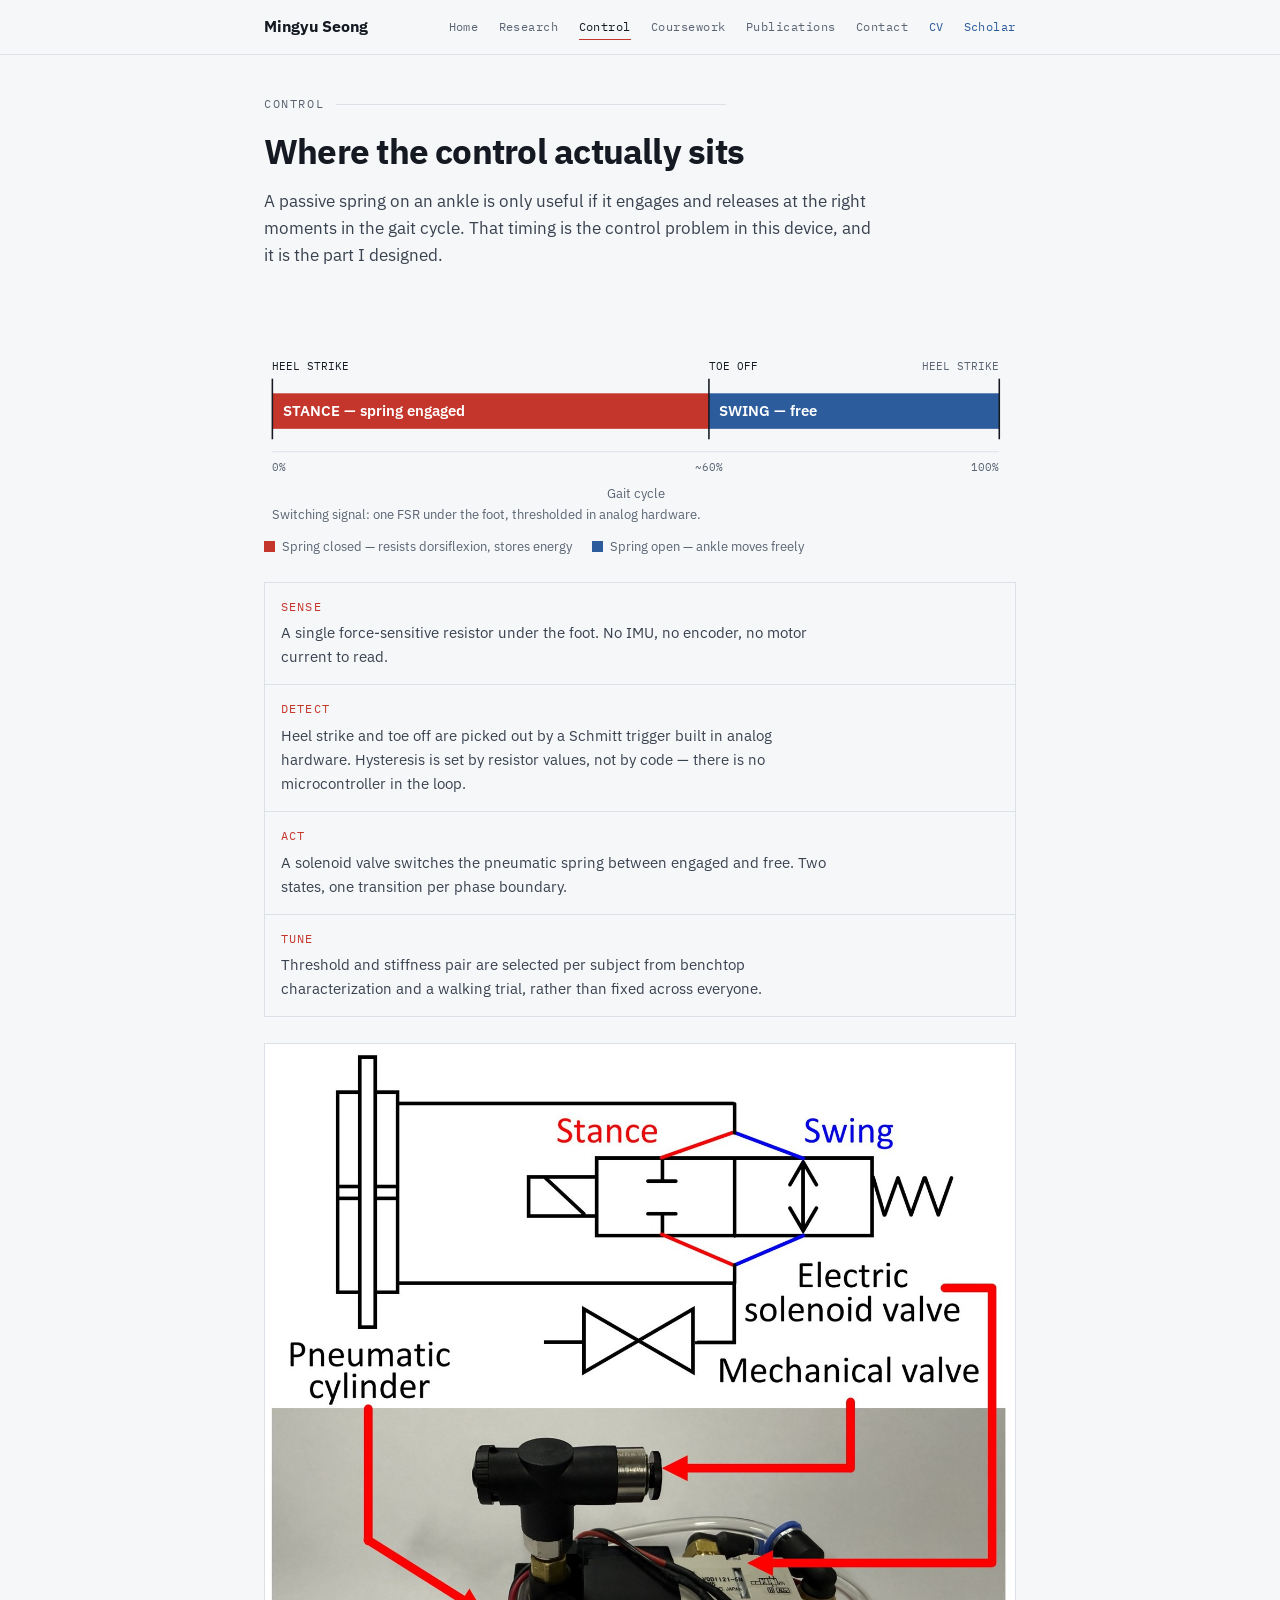
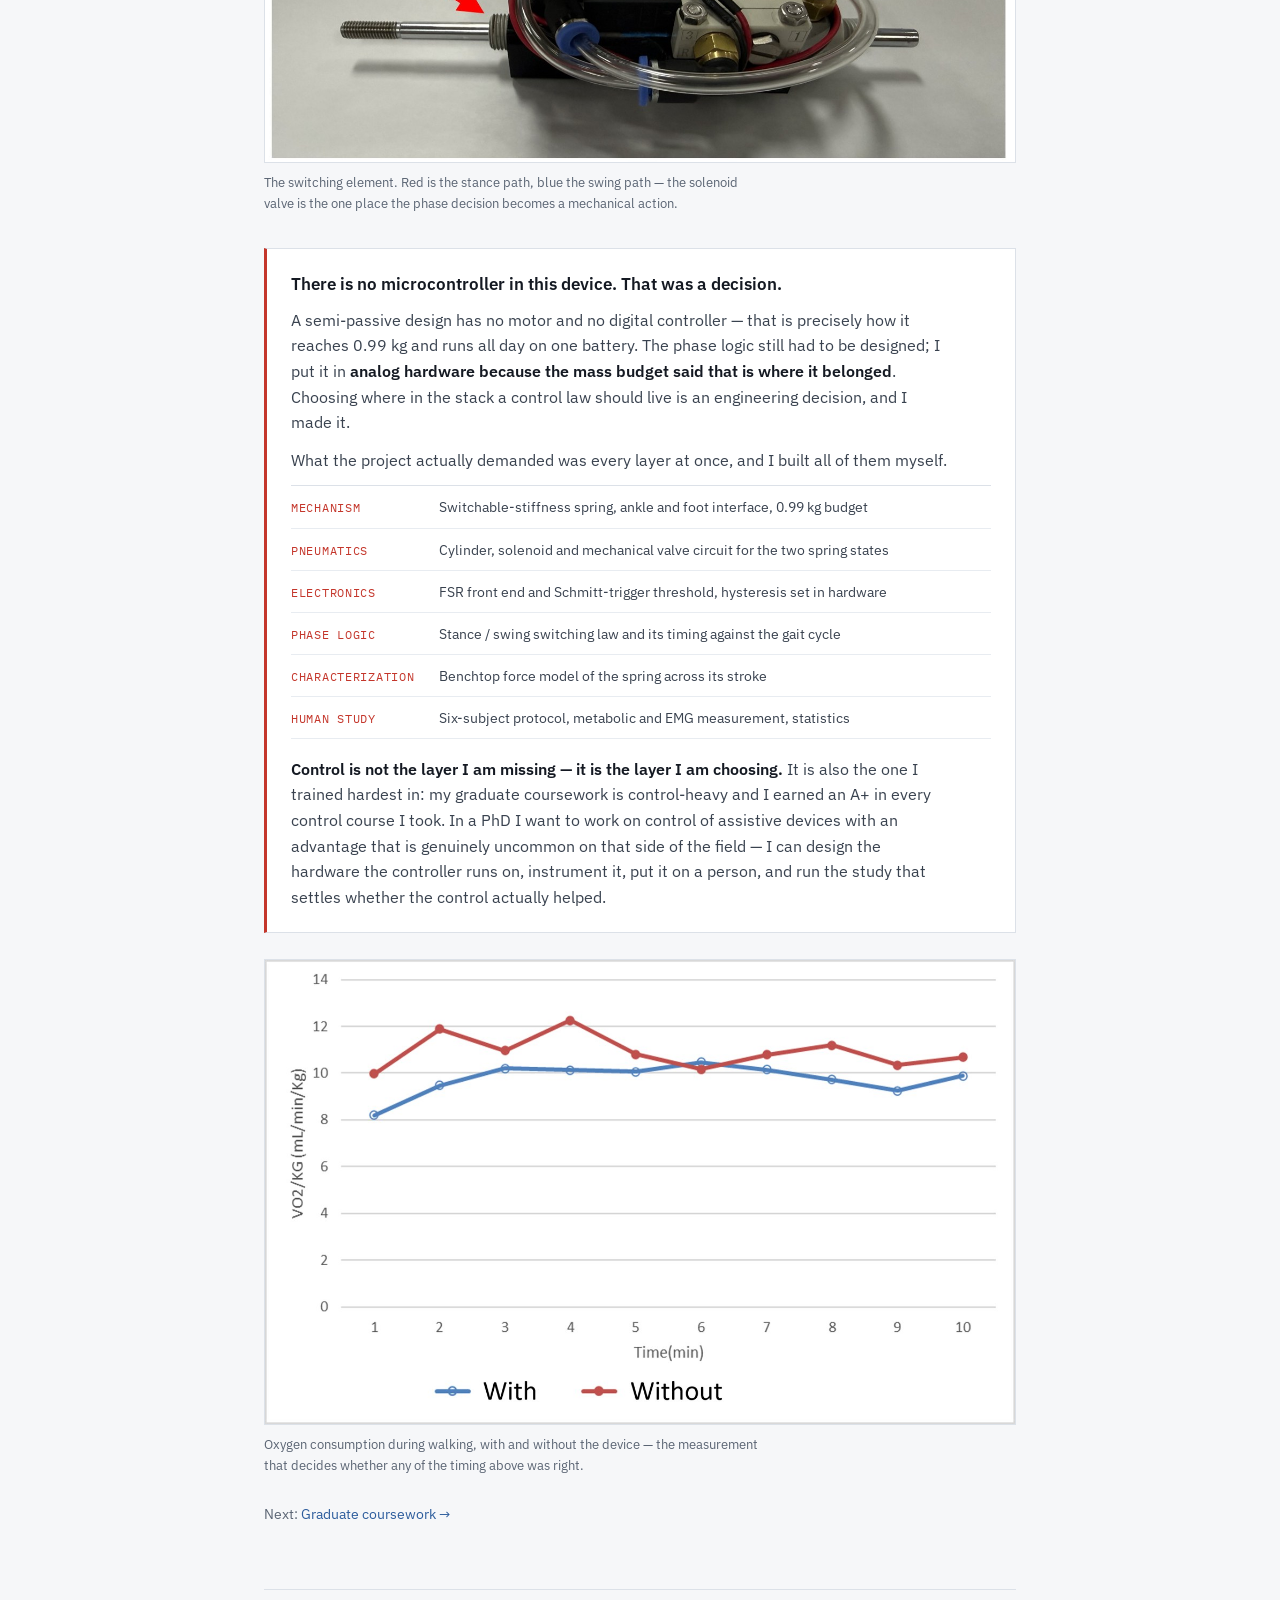
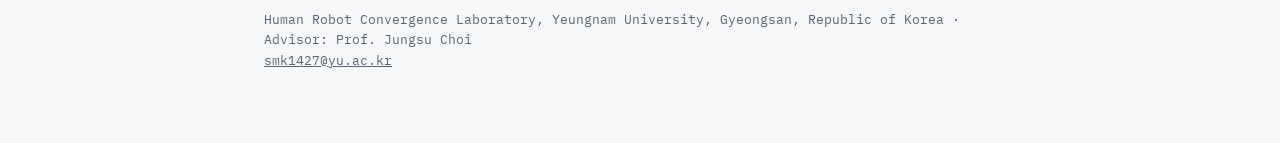
==== control.html @ 6eb28aa2 "Add files via upload" ====
<!DOCTYPE html>
<html lang="en">
<head>
<meta charset="utf-8">
<meta name="viewport" content="width=device-width, initial-scale=1">
<title>Control &mdash; Mingyu Seong</title>
<meta name="description" content="Gait-phase switching control of a semi-passive ankle exoskeleton: FSR sensing, Schmitt-trigger phase detection in analog hardware, and why the control law lives there.">
<link rel="preconnect" href="https://fonts.googleapis.com">
<link rel="preconnect" href="https://fonts.gstatic.com" crossorigin>
<link rel="stylesheet" href="https://fonts.googleapis.com/css2?family=IBM+Plex+Mono:wght@400;500&family=IBM+Plex+Sans:wght@400;500;600;700&display=swap">
<link rel="stylesheet" href="style.css">
</head>
<body>

<div class="ribbon">
  <div class="ribbon-inner">
    <a class="brand" href="index.html">Mingyu Seong</a>
    <nav class="topnav" aria-label="Main">
      <a href="index.html">Home</a>
      <a href="research.html">Research</a>
      <a href="control.html" aria-current="page">Control</a>
      <a href="coursework.html">Coursework</a>
      <a href="publications.html">Publications</a>
      <a href="contact.html">Contact</a>
      <a class="ext" href="cv.pdf">CV</a>
      <a class="ext" href="https://scholar.google.com/citations?user=W0oG6YsAAAAJ">Scholar</a>
    </nav>
  </div>
</div>

<div class="wrap">

  <header class="pagehead">
    <p class="eyebrow">Control</p>
    <h1>Where the control actually sits</h1>
    <p class="lede">
      A passive spring on an ankle is only useful if it engages and releases at the right
      moments in the gait cycle. That timing is the control problem in this device, and it is
      the part I designed.
    </p>
  </header>

  <section>
    <div class="gait">
      <svg viewBox="0 0 720 178" role="img" aria-label="Gait cycle timeline: stance phase from 0 to 60 percent with the spring engaged, swing phase from 60 to 100 percent with the ankle free. Heel strike at 0 percent and toe off at 60 percent are the two switching events.">
        <!-- phase bars -->
        <rect x="8" y="52" width="418" height="34" fill="var(--stance)"></rect>
        <rect x="426" y="52" width="278" height="34" fill="var(--swing)"></rect>

        <text x="18" y="74" fill="#FFFFFF" font-family="IBM Plex Sans, sans-serif" font-size="14" font-weight="600">STANCE &mdash; spring engaged</text>
        <text x="436" y="74" fill="#FFFFFF" font-family="IBM Plex Sans, sans-serif" font-size="14" font-weight="600">SWING &mdash; free</text>

        <!-- event ticks -->
        <line x1="8" y1="38" x2="8" y2="96" stroke="var(--ink)" stroke-width="1.5"></line>
        <line x1="426" y1="38" x2="426" y2="96" stroke="var(--ink)" stroke-width="1.5"></line>
        <line x1="704" y1="38" x2="704" y2="96" stroke="var(--ink)" stroke-width="1.5"></line>

        <text x="8" y="30" fill="var(--ink)" font-family="IBM Plex Mono, monospace" font-size="11">HEEL STRIKE</text>
        <text x="426" y="30" fill="var(--ink)" font-family="IBM Plex Mono, monospace" font-size="11">TOE OFF</text>
        <text x="704" y="30" fill="var(--muted)" font-family="IBM Plex Mono, monospace" font-size="11" text-anchor="end">HEEL STRIKE</text>

        <!-- axis -->
        <line x1="8" y1="108" x2="704" y2="108" stroke="var(--line)" stroke-width="1"></line>
        <text x="8" y="126" fill="var(--muted)" font-family="IBM Plex Mono, monospace" font-size="11">0%</text>
        <text x="426" y="126" fill="var(--muted)" font-family="IBM Plex Mono, monospace" font-size="11" text-anchor="middle">~60%</text>
        <text x="704" y="126" fill="var(--muted)" font-family="IBM Plex Mono, monospace" font-size="11" text-anchor="end">100%</text>
        <text x="356" y="152" fill="var(--muted)" font-family="IBM Plex Sans, sans-serif" font-size="12" text-anchor="middle">Gait cycle</text>

        <!-- trigger annotation -->
        <text x="8" y="172" fill="var(--muted)" font-family="IBM Plex Sans, sans-serif" font-size="12">Switching signal: one FSR under the foot, thresholded in analog hardware.</text>
      </svg>
      <div class="legend">
        <span><i class="s1"></i>Spring closed &mdash; resists dorsiflexion, stores energy</span>
        <span><i class="s2"></i>Spring open &mdash; ankle moves freely</span>
      </div>
    </div>

    <ul class="loop">
      <li>
        <span class="step">Sense</span>
        <p>A single force-sensitive resistor under the foot. No IMU, no encoder, no motor current to read.</p>
      </li>
      <li>
        <span class="step">Detect</span>
        <p>Heel strike and toe off are picked out by a Schmitt trigger built in analog hardware. Hysteresis is set by resistor values, not by code &mdash; there is no microcontroller in the loop.</p>
      </li>
      <li>
        <span class="step">Act</span>
        <p>A solenoid valve switches the pneumatic spring between engaged and free. Two states, one transition per phase boundary.</p>
      </li>
      <li>
        <span class="step">Tune</span>
        <p>Threshold and stiffness pair are selected per subject from benchtop characterization and a walking trial, rather than fixed across everyone.</p>
      </li>
    </ul>

    <figure>
      <img src="img/stance-swing-valve.jpg" alt="Pneumatic schematic and photograph of the switchable stiffness actuator: a cylinder, an electric solenoid valve routing the stance and swing paths, and a mechanical flow valve.">
      <figcaption>
        The switching element. Red is the stance path, blue the swing path &mdash; the solenoid valve is the
        one place the phase decision becomes a mechanical action.
      </figcaption>
    </figure>

    <div class="gap">
      <h3>There is no microcontroller in this device. That was a decision.</h3>
      <p>
        A semi-passive design has no motor and no digital controller &mdash; that is precisely how it
        reaches 0.99 kg and runs all day on one battery. The phase logic still had to be designed;
        I put it in <strong>analog hardware because the mass budget said that is where it belonged</strong>.
        Choosing where in the stack a control law should live is an engineering decision, and I made it.
      </p>
      <p>
        What the project actually demanded was every layer at once, and I built all of them myself.
      </p>
      <div class="stack">
        <div class="layer"><span class="lk">Mechanism</span><span class="lv">Switchable-stiffness spring, ankle and foot interface, 0.99 kg budget</span></div>
        <div class="layer"><span class="lk">Pneumatics</span><span class="lv">Cylinder, solenoid and mechanical valve circuit for the two spring states</span></div>
        <div class="layer"><span class="lk">Electronics</span><span class="lv">FSR front end and Schmitt-trigger threshold, hysteresis set in hardware</span></div>
        <div class="layer"><span class="lk">Phase logic</span><span class="lv">Stance / swing switching law and its timing against the gait cycle</span></div>
        <div class="layer"><span class="lk">Characterization</span><span class="lv">Benchtop force model of the spring across its stroke</span></div>
        <div class="layer"><span class="lk">Human study</span><span class="lv">Six-subject protocol, metabolic and EMG measurement, statistics</span></div>
      </div>
      <p>
        <strong>Control is not the layer I am missing &mdash; it is the layer I am choosing.</strong>
        It is also the one I trained hardest in: my graduate coursework is control-heavy and I
        earned an A+ in every control course I took. In a PhD I want to work on control of
        assistive devices with an advantage that is genuinely uncommon on that side of the field &mdash;
        I can design the hardware the controller runs on, instrument it, put it on a person, and
        run the study that settles whether the control actually helped.
      </p>
    </div>

    <figure>
      <img src="img/metabolic.jpg" alt="Line chart of oxygen consumption per kilogram over ten minutes of walking. The trace with the device is consistently lower than the trace without it.">
      <figcaption>
        Oxygen consumption during walking, with and without the device &mdash; the measurement that
        decides whether any of the timing above was right.
      </figcaption>
    </figure>

    <p class="more">Next: <a href="coursework.html">Graduate coursework &rarr;</a></p>
  </section>

  <footer class="sitefoot">
    Human Robot Convergence Laboratory, Yeungnam University, Gyeongsan, Republic of Korea &middot;
    Advisor: Prof. Jungsu Choi<br>
    <a href="mailto:smk1427@yu.ac.kr">smk1427@yu.ac.kr</a>
  </footer>

</div>

</body>
</html>
---- style.css ----
:root{
  --ground:#F6F7F9; --surface:#FFFFFF; --ink:#141922; --ink-soft:#39424F;
  --muted:#5A6473; --line:#DCE1E8; --line-soft:#E8ECF1;
  --stance:#C4362B; --swing:#2C5C9C; --stance-wash:#F6E3E1; --swing-wash:#E2E9F4;
  --sans:"IBM Plex Sans","Segoe UI",system-ui,-apple-system,sans-serif;
  --mono:"IBM Plex Mono",ui-monospace,"SFMono-Regular",Consolas,monospace;
}
@media (prefers-color-scheme:dark){
  :root:not([data-theme="light"]){
    --ground:#0D1015; --surface:#151A21; --ink:#E4E9F0; --ink-soft:#C2CAD6;
    --muted:#8A94A3; --line:#242B35; --line-soft:#1C222A;
    --stance:#E3645A; --swing:#6D9DE0; --stance-wash:#2A1A18; --swing-wash:#161F2C;
  }
}
:root[data-theme="dark"]{
  --ground:#0D1015; --surface:#151A21; --ink:#E4E9F0; --ink-soft:#C2CAD6;
  --muted:#8A94A3; --line:#242B35; --line-soft:#1C222A;
  --stance:#E3645A; --swing:#6D9DE0; --stance-wash:#2A1A18; --swing-wash:#161F2C;
}

*{box-sizing:border-box}
body{
  margin:0; background:var(--ground); color:var(--ink);
  font-family:var(--sans); font-size:16px; line-height:1.6;
  -webkit-font-smoothing:antialiased;
}
img{max-width:100%}
.wrap{max-width:800px; margin:0 auto; padding-inline:24px; padding-block:0 72px}
p{max-width:66ch}

/* ---------- top ribbon ---------- */
.ribbon{
  position:sticky; top:0; z-index:20;
  background:var(--ground); border-bottom:1px solid var(--line);
}
.ribbon-inner{
  max-width:800px; margin:0 auto; padding-inline:24px;
  display:flex; align-items:center; flex-wrap:wrap; gap:6px 24px;
  min-height:54px; padding-block:8px;
}
.brand{
  font-weight:700; letter-spacing:-.015em; font-size:1rem; color:var(--ink);
  text-decoration:none; white-space:nowrap; margin-right:auto;
}
.brand:hover{color:var(--stance)}
.topnav{
  display:flex; flex-wrap:wrap; gap:4px 20px;
  font-family:var(--mono); font-size:.78rem; letter-spacing:.04em;
}
.topnav a{
  color:var(--muted); text-decoration:none; padding:3px 0;
  border-bottom:1px solid transparent; white-space:nowrap;
}
.topnav a:hover{color:var(--ink); border-bottom-color:var(--stance)}
.topnav a[aria-current="page"]{color:var(--ink); border-bottom-color:var(--stance)}
.topnav a.ext{color:var(--swing)}
.topnav a.ext:hover{border-bottom-color:var(--swing)}
@media (max-width:700px){
  .ribbon-inner{gap:4px 16px}
  .brand{margin-right:0; width:100%}
  .topnav{font-size:.74rem; gap:4px 16px}
}

/* ---------- page heads ---------- */
.masthead{padding-block:34px 40px}
.pagehead{padding-block:40px 0}
.pagehead h1{
  font-size:clamp(1.7rem,4.2vw,2.2rem); font-weight:700; letter-spacing:-.022em;
  line-height:1.15; margin:0; text-wrap:balance;
}
.pagehead .lede{font-size:1.05rem; color:var(--ink-soft); margin:16px 0 0; max-width:62ch}

.name{
  font-size:clamp(2.1rem,6vw,3rem); font-weight:700; letter-spacing:-.025em;
  line-height:1.05; margin:0; text-wrap:balance;
}
.role{
  font-family:var(--mono); font-size:.8rem; letter-spacing:.08em; text-transform:uppercase;
  color:var(--muted); margin:14px 0 0;
}

/* ---------- intro ---------- */
.intro{display:flex; gap:38px; align-items:flex-start}
.introtext{flex:1 1 0; min-width:0}
.portrait{flex:0 0 168px}
.portrait img{
  display:block; width:168px; height:210px; object-fit:cover;
  border:1px solid var(--line); background:var(--surface);
}
@media (max-width:640px){
  .intro{flex-direction:column-reverse; gap:22px}
  .portrait{flex:none}
  .portrait img{width:132px; height:165px}
}
.bio{font-size:1.02rem; line-height:1.62; color:var(--ink-soft); margin:20px 0 0; max-width:62ch}
.bio strong{color:var(--ink); font-weight:600}
.idlinks{display:flex; flex-wrap:wrap; gap:6px 18px; margin:20px 0 0; font-size:.9rem}
.idlinks a{color:var(--swing); text-decoration:none; border-bottom:1px solid transparent}
.idlinks a:hover{border-bottom-color:var(--swing)}

/* ---------- news ---------- */
.news{list-style:none; padding:0; margin:0; display:grid; gap:0; border-top:1px solid var(--line)}
.news li{
  display:grid; grid-template-columns:92px minmax(0,1fr); gap:4px 18px;
  padding:11px 0; border-bottom:1px solid var(--line-soft); align-items:baseline;
}
.when{font-family:var(--mono); font-size:.76rem; color:var(--muted); white-space:nowrap}
.what{font-size:.95rem; color:var(--ink-soft)}
.what strong{color:var(--ink); font-weight:600}
@media (max-width:520px){ .news li{grid-template-columns:1fr; gap:2px} }

/* ---------- key figures strip ---------- */
.facts{
  display:grid; grid-template-columns:repeat(4,1fr); gap:1px;
  background:var(--line); border:1px solid var(--line);
  margin-block:36px 0;
}
.fact{background:var(--ground); padding:16px 14px}
.fact b{
  display:block; font-family:var(--mono); font-size:1.3rem; font-weight:500;
  letter-spacing:-.02em; font-variant-numeric:tabular-nums; color:var(--ink);
}
.fact span{display:block; font-size:.78rem; color:var(--muted); margin-top:4px; line-height:1.35}
@media (max-width:620px){ .facts{grid-template-columns:repeat(2,1fr)} }

/* ---------- home section cards ---------- */
.cards{
  display:grid; grid-template-columns:repeat(2,1fr); gap:1px;
  background:var(--line); border:1px solid var(--line); margin-block:36px 0;
}
.card{display:block; background:var(--ground); padding:18px; text-decoration:none; color:inherit}
.card:hover{background:var(--surface)}
.card:hover .ck{color:var(--ink)}
.ck{
  display:block; font-family:var(--mono); font-size:.72rem; letter-spacing:.14em;
  text-transform:uppercase; color:var(--stance); margin-bottom:6px;
}
.cd{display:block; font-size:.94rem; color:var(--ink-soft); line-height:1.45}
@media (max-width:620px){ .cards{grid-template-columns:1fr} }

/* ---------- sections ---------- */
section{padding-block:52px 0}
.pagehead + section{padding-block:40px 0}
.eyebrow{
  font-family:var(--mono); font-size:.72rem; letter-spacing:.14em; text-transform:uppercase;
  color:var(--muted); display:flex; align-items:center; gap:12px; margin:0 0 18px;
}
.eyebrow::after{content:""; flex:1; height:1px; background:var(--line)}
h2{font-size:1.5rem; font-weight:600; letter-spacing:-.02em; margin:0 0 14px; text-wrap:balance}
h3{font-size:1rem; font-weight:600; margin:0 0 6px}

figure{margin:26px 0 0}
figure img{display:block; width:100%; max-width:100%; height:auto; border:1px solid var(--line); background:var(--surface)}
figcaption{font-size:.82rem; color:var(--muted); margin-top:9px; max-width:62ch}

/* ---------- gait diagram ---------- */
.gait{margin:30px 0 0}
.gait svg{display:block; width:100%; height:auto; max-width:100%}
.legend{display:flex; flex-wrap:wrap; gap:8px 20px; margin-top:12px; font-size:.84rem; color:var(--muted)}
.legend i{display:inline-block; width:11px; height:11px; margin-right:7px; vertical-align:-1px}
.legend .s1{background:var(--stance)} .legend .s2{background:var(--swing)}

/* ---------- loop list ---------- */
.loop{list-style:none; padding:0; margin:24px 0 0; display:grid; gap:1px; background:var(--line); border:1px solid var(--line)}
.loop li{background:var(--ground); padding:15px 16px}
.loop .step{
  font-family:var(--mono); font-size:.72rem; letter-spacing:.1em; text-transform:uppercase;
  color:var(--stance); display:block; margin-bottom:5px;
}
.loop p{margin:0; font-size:.94rem; color:var(--ink-soft); max-width:62ch}

/* ---------- gap callout ---------- */
.gap{
  margin:34px 0 0; padding:22px 24px; background:var(--surface);
  border:1px solid var(--line); border-left:3px solid var(--stance);
}
.gap h3{font-size:1.05rem; margin-bottom:10px}
.gap p{margin:0 0 12px; color:var(--ink-soft)}
.gap p:last-child{margin-bottom:0}
.gap strong{color:var(--ink); font-weight:600}

/* full-stack layer list */
.stack{display:grid; gap:0; margin:4px 0 18px; border-top:1px solid var(--line)}
.layer{
  display:grid; grid-template-columns:132px minmax(0,1fr); gap:4px 16px;
  padding:9px 0; border-bottom:1px solid var(--line-soft); align-items:baseline;
}
.lk{
  font-family:var(--mono); font-size:.74rem; letter-spacing:.06em; text-transform:uppercase;
  color:var(--stance);
}
.lv{font-size:.9rem; color:var(--ink-soft)}
@media (max-width:520px){ .layer{grid-template-columns:1fr; gap:2px} }

/* grade + axis markers */
.grade{
  font-family:var(--mono); font-size:.74rem; font-weight:500; color:var(--ink);
  border:1px solid var(--line); padding:1px 6px; margin-right:8px;
}
.axis{
  font-family:var(--mono); font-size:.66rem; letter-spacing:.08em; text-transform:uppercase;
  padding:1px 6px; margin-right:8px; white-space:nowrap; border:1px solid currentColor;
}
.axis.ctl{color:var(--stance)}
.axis.math{color:var(--swing)}
.axis.mech{color:var(--muted)}

/* ---------- coursework ---------- */
.courses{display:grid; gap:0; margin:22px 0 0; border-top:1px solid var(--line)}
.course{
  display:grid; grid-template-columns:minmax(0,1fr) auto; gap:6px 20px;
  padding:14px 0; border-bottom:1px solid var(--line-soft); align-items:baseline;
}
.course h3{margin:0}
.course .detail{grid-column:1/-1; font-size:.9rem; color:var(--muted); margin:0; max-width:64ch}
.course .term{font-family:var(--mono); font-size:.76rem; color:var(--muted); white-space:nowrap}
@media (max-width:520px){ .course{grid-template-columns:1fr} .course .term{grid-row:1} }

/* ---------- publications ---------- */
.pubs{margin:22px 0 0; display:grid; gap:20px}
.pub{display:grid; gap:5px}
.pub .title{font-weight:600; line-height:1.45}
.pub .venue{font-size:.9rem; color:var(--ink-soft)}
.pub .meta{font-family:var(--mono); font-size:.76rem; color:var(--muted); letter-spacing:.02em}
.pub .meta a{color:var(--swing)}
.tag{
  font-family:var(--mono); font-size:.68rem; letter-spacing:.08em; text-transform:uppercase;
  padding:2px 7px; border:1px solid var(--line); color:var(--muted); white-space:nowrap;
}
.tag.oral{color:var(--stance); border-color:var(--stance)}
.more{font-size:.9rem; color:var(--muted); margin-top:26px; max-width:64ch}

/* ---------- inline links in prose ---------- */
.more a, .lede a, section > p a{
  color:var(--swing); text-decoration:none; border-bottom:1px solid transparent;
}
.more a:hover, .lede a:hover, section > p a:hover{border-bottom-color:var(--swing)}

/* ---------- contact ---------- */
.contact{display:flex; flex-wrap:wrap; gap:10px 28px; margin:20px 0 0; font-size:.97rem}
.contact a{color:var(--swing); text-decoration:none; border-bottom:1px solid transparent; padding-bottom:1px}
.contact a:hover{border-bottom-color:var(--swing)}
a:focus-visible{outline:2px solid var(--swing); outline-offset:3px}

/* ---------- site footer ---------- */
.sitefoot{
  margin-top:64px; padding-top:20px; border-top:1px solid var(--line);
  font-size:.8rem; color:var(--muted); font-family:var(--mono); line-height:1.6;
}
.sitefoot a{color:var(--muted)}
.sitefoot a:hover{color:var(--ink)}
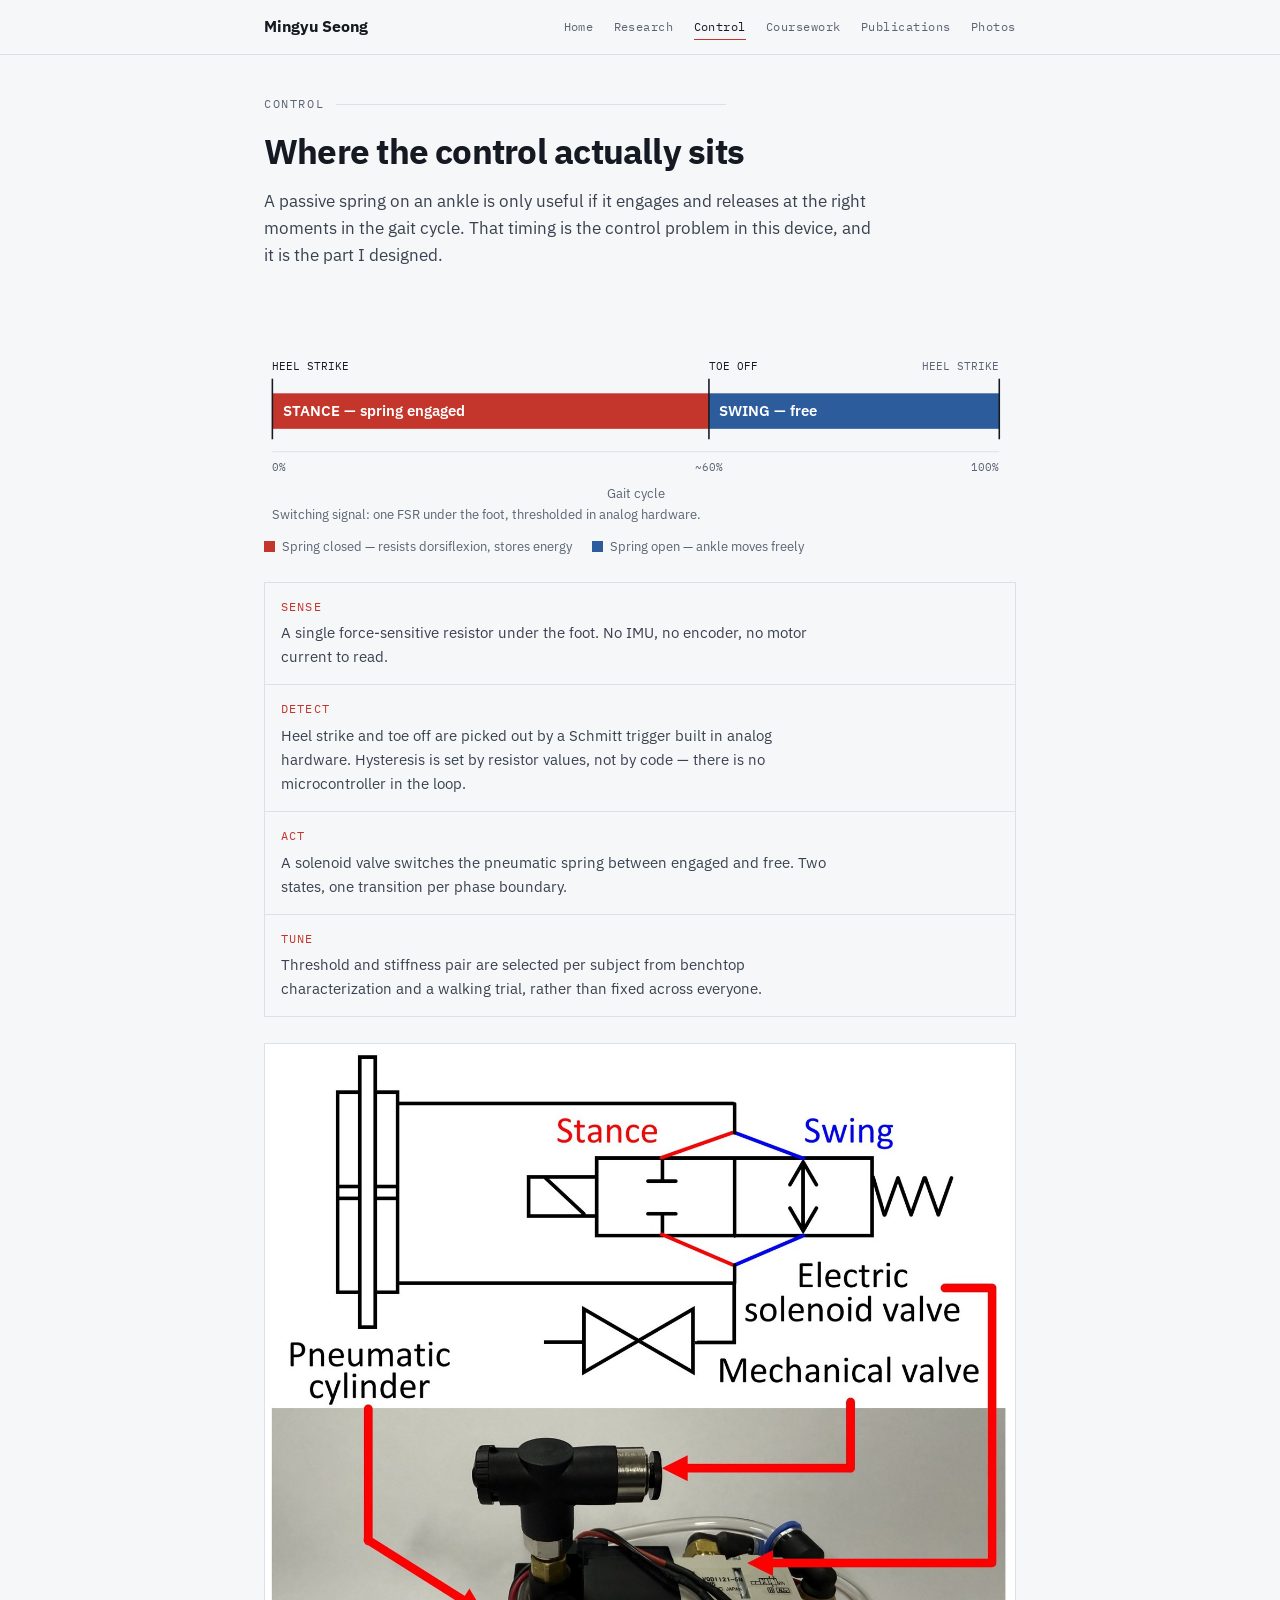
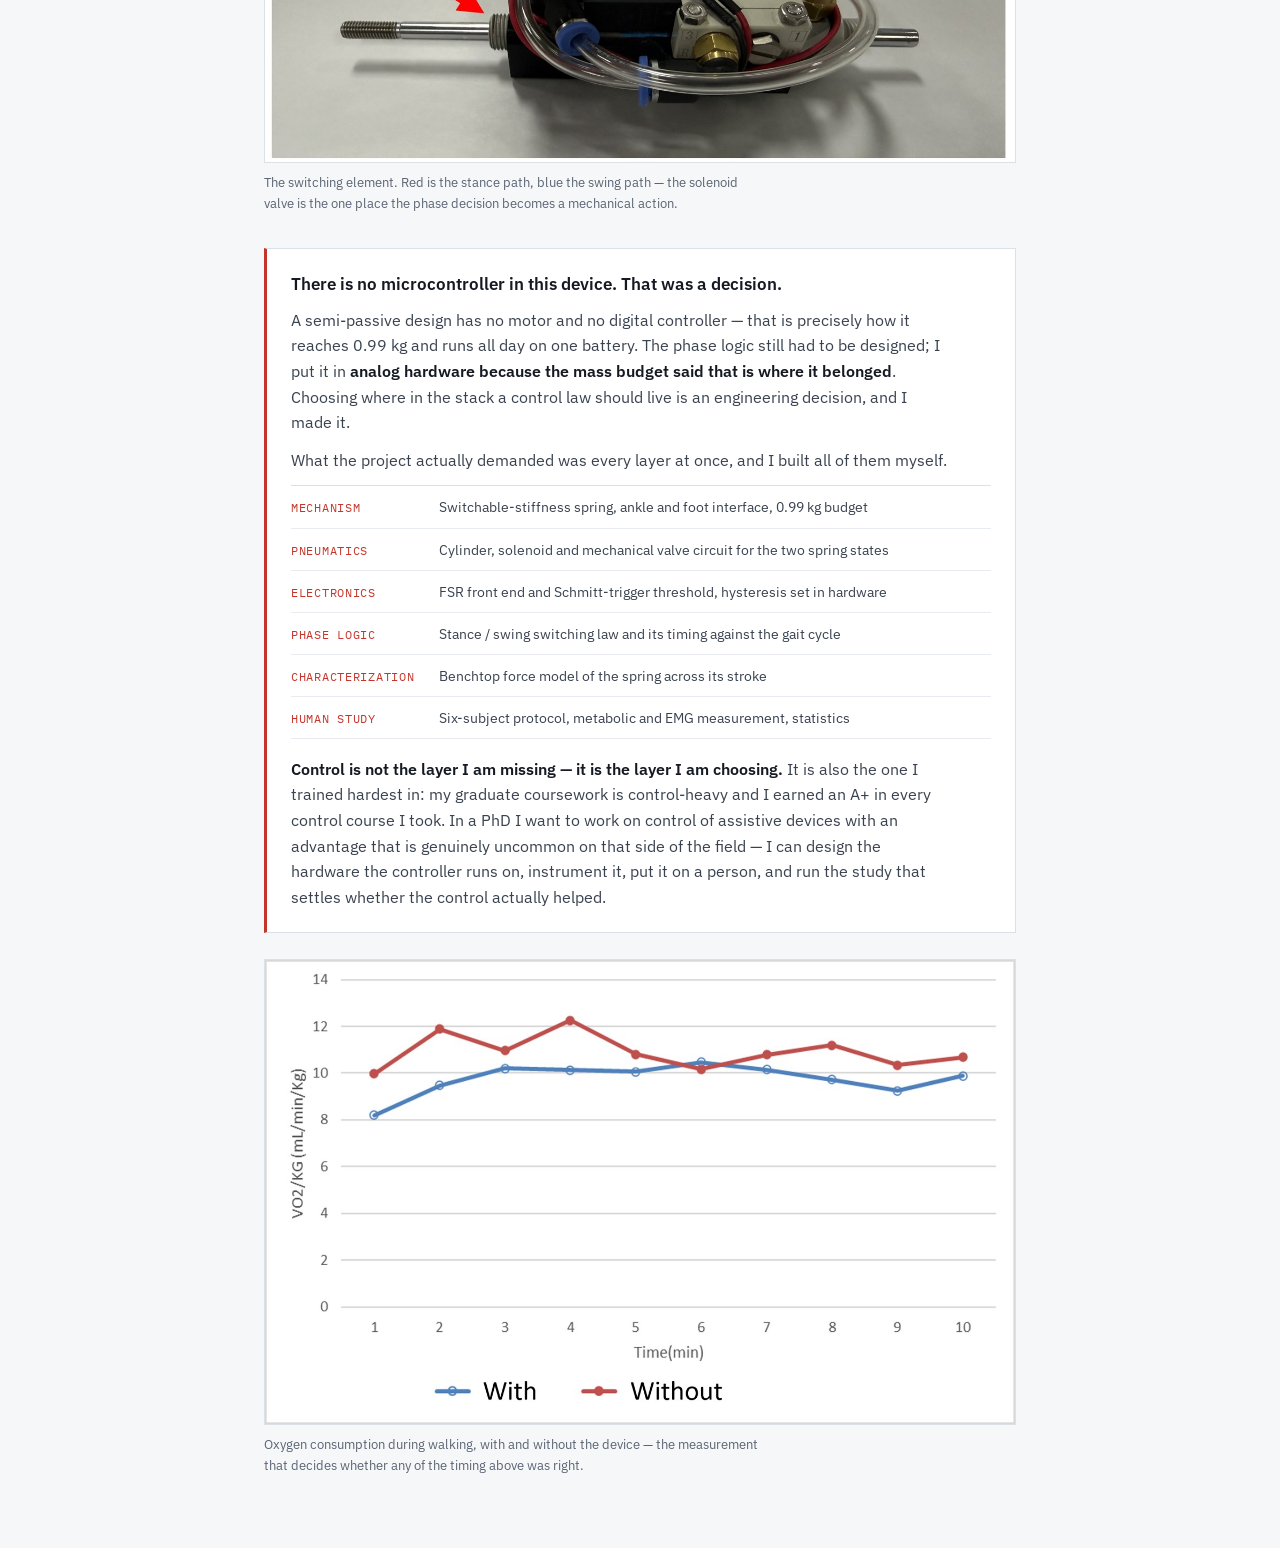
==== commit 9ba1ed18: "Add files via upload" ====
--- a/control.html
+++ b/control.html
@@ -21,9 +21,7 @@
       <a href="control.html" aria-current="page">Control</a>
       <a href="coursework.html">Coursework</a>
       <a href="publications.html">Publications</a>
-      <a href="contact.html">Contact</a>
-      <a class="ext" href="cv.pdf">CV</a>
-      <a class="ext" href="https://scholar.google.com/citations?user=W0oG6YsAAAAJ">Scholar</a>
+      <a href="photos.html">Photos</a>
     </nav>
   </div>
 </div>
@@ -138,15 +136,7 @@
         decides whether any of the timing above was right.
       </figcaption>
     </figure>
-
-    <p class="more">Next: <a href="coursework.html">Graduate coursework &rarr;</a></p>
   </section>
-
-  <footer class="sitefoot">
-    Human Robot Convergence Laboratory, Yeungnam University, Gyeongsan, Republic of Korea &middot;
-    Advisor: Prof. Jungsu Choi<br>
-    <a href="mailto:smk1427@yu.ac.kr">smk1427@yu.ac.kr</a>
-  </footer>
 
 </div>
 
--- a/style.css
+++ b/style.css
@@ -122,21 +122,6 @@
 }
 .fact span{display:block; font-size:.78rem; color:var(--muted); margin-top:4px; line-height:1.35}
 @media (max-width:620px){ .facts{grid-template-columns:repeat(2,1fr)} }
-
-/* ---------- home section cards ---------- */
-.cards{
-  display:grid; grid-template-columns:repeat(2,1fr); gap:1px;
-  background:var(--line); border:1px solid var(--line); margin-block:36px 0;
-}
-.card{display:block; background:var(--ground); padding:18px; text-decoration:none; color:inherit}
-.card:hover{background:var(--surface)}
-.card:hover .ck{color:var(--ink)}
-.ck{
-  display:block; font-family:var(--mono); font-size:.72rem; letter-spacing:.14em;
-  text-transform:uppercase; color:var(--stance); margin-bottom:6px;
-}
-.cd{display:block; font-size:.94rem; color:var(--ink-soft); line-height:1.45}
-@media (max-width:620px){ .cards{grid-template-columns:1fr} }
 
 /* ---------- sections ---------- */
 section{padding-block:52px 0}
@@ -242,10 +227,23 @@
 .contact a:hover{border-bottom-color:var(--swing)}
 a:focus-visible{outline:2px solid var(--swing); outline-offset:3px}
 
-/* ---------- site footer ---------- */
-.sitefoot{
-  margin-top:64px; padding-top:20px; border-top:1px solid var(--line);
-  font-size:.8rem; color:var(--muted); font-family:var(--mono); line-height:1.6;
-}
-.sitefoot a{color:var(--muted)}
-.sitefoot a:hover{color:var(--ink)}
+/* ---------- photo grid ---------- */
+.photogrid{
+  display:grid; grid-template-columns:repeat(2,1fr); gap:26px 22px; margin:26px 0 0;
+}
+.photo{margin:0}
+.photo img{
+  display:block; width:100%; height:auto; aspect-ratio:4/3; object-fit:cover;
+  border:1px solid var(--line); background:var(--surface);
+}
+.photo figcaption{font-size:.84rem; color:var(--ink-soft); margin-top:9px; max-width:none}
+.photo-when{
+  display:block; font-family:var(--mono); font-size:.72rem; color:var(--muted); margin-top:3px;
+}
+/* 이미지가 아직 없을 때 — 점선 자리표시자 */
+.photo.empty::before{
+  content:"photo to come"; display:flex; align-items:center; justify-content:center;
+  aspect-ratio:4/3; border:1px dashed var(--line); color:var(--muted);
+  font-family:var(--mono); font-size:.74rem; letter-spacing:.06em;
+}
+@media (max-width:620px){ .photogrid{grid-template-columns:1fr; gap:22px} }
